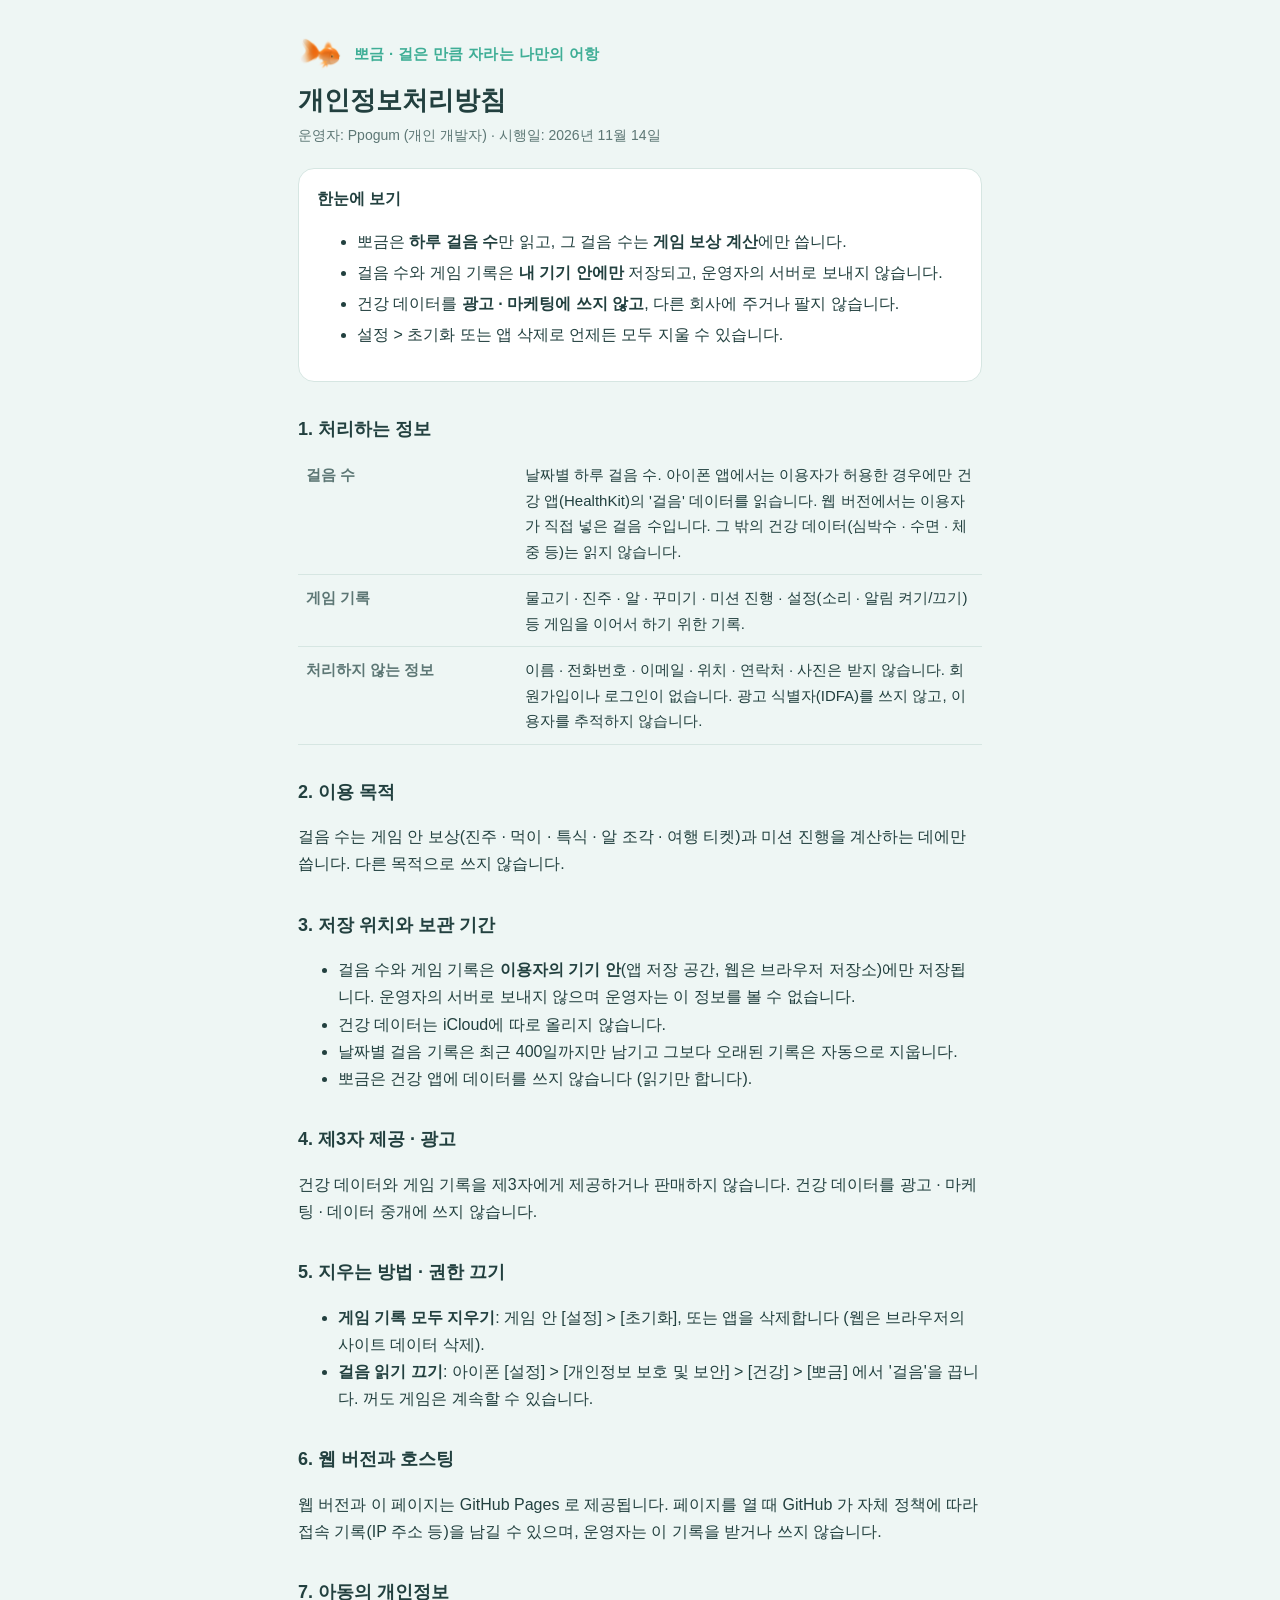
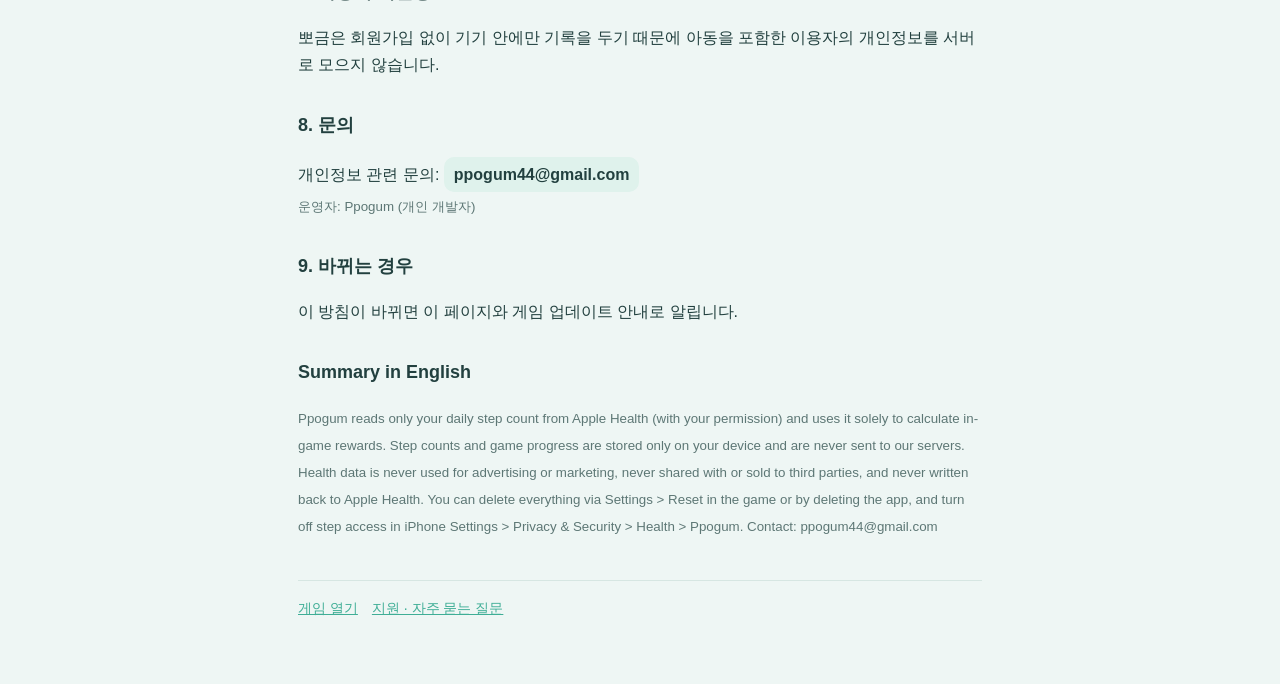
==== privacy/index.html @ be3970d7 "웹 빌드 2026-11-21 18:47" ====
<!doctype html>
<html lang="ko">
<head>
<meta charset="utf-8">
<meta name="viewport" content="width=device-width,initial-scale=1,viewport-fit=cover">
<title>뽀금 개인정보처리방침</title>
<link rel="stylesheet" href="../_style.css">
<link rel="icon" href="../index.icon.png">
</head>
<body>
<main>
  <header><img src="../index.180x180.png" alt=""><span class="app">뽀금 · 걸은 만큼 자라는 나만의 어항</span></header>
  <h1>개인정보처리방침</h1>
  <p class="meta">운영자: Ppogum (개인 개발자) · 시행일: 2026년 11월 14일</p>

  <div class="card summary">
    <strong>한눈에 보기</strong>
    <ul>
      <li>뽀금은 <b>하루 걸음 수</b>만 읽고, 그 걸음 수는 <b>게임 보상 계산</b>에만 씁니다.</li>
      <li>걸음 수와 게임 기록은 <b>내 기기 안에만</b> 저장되고, 운영자의 서버로 보내지 않습니다.</li>
      <li>건강 데이터를 <b>광고 · 마케팅에 쓰지 않고</b>, 다른 회사에 주거나 팔지 않습니다.</li>
      <li>설정 &gt; 초기화 또는 앱 삭제로 언제든 모두 지울 수 있습니다.</li>
    </ul>
  </div>

  <h2>1. 처리하는 정보</h2>
  <div class="wrap"><table>
    <tr><th>걸음 수</th><td>날짜별 하루 걸음 수. 아이폰 앱에서는 이용자가 허용한 경우에만 건강 앱(HealthKit)의 '걸음' 데이터를 읽습니다. 웹 버전에서는 이용자가 직접 넣은 걸음 수입니다. 그 밖의 건강 데이터(심박수 · 수면 · 체중 등)는 읽지 않습니다.</td></tr>
    <tr><th>게임 기록</th><td>물고기 · 진주 · 알 · 꾸미기 · 미션 진행 · 설정(소리 · 알림 켜기/끄기) 등 게임을 이어서 하기 위한 기록.</td></tr>
    <tr><th>처리하지 않는 정보</th><td>이름 · 전화번호 · 이메일 · 위치 · 연락처 · 사진은 받지 않습니다. 회원가입이나 로그인이 없습니다. 광고 식별자(IDFA)를 쓰지 않고, 이용자를 추적하지 않습니다.</td></tr>
  </table></div>

  <h2>2. 이용 목적</h2>
  <p>걸음 수는 게임 안 보상(진주 · 먹이 · 특식 · 알 조각 · 여행 티켓)과 미션 진행을 계산하는 데에만 씁니다. 다른 목적으로 쓰지 않습니다.</p>

  <h2>3. 저장 위치와 보관 기간</h2>
  <ul>
    <li>걸음 수와 게임 기록은 <b>이용자의 기기 안</b>(앱 저장 공간, 웹은 브라우저 저장소)에만 저장됩니다. 운영자의 서버로 보내지 않으며 운영자는 이 정보를 볼 수 없습니다.</li>
    <li>건강 데이터는 iCloud에 따로 올리지 않습니다.</li>
    <li>날짜별 걸음 기록은 최근 400일까지만 남기고 그보다 오래된 기록은 자동으로 지웁니다.</li>
    <li>뽀금은 건강 앱에 데이터를 쓰지 않습니다 (읽기만 합니다).</li>
  </ul>

  <h2>4. 제3자 제공 · 광고</h2>
  <p>건강 데이터와 게임 기록을 제3자에게 제공하거나 판매하지 않습니다. 건강 데이터를 광고 · 마케팅 · 데이터 중개에 쓰지 않습니다.</p>

  <h2>5. 지우는 방법 · 권한 끄기</h2>
  <ul>
    <li><b>게임 기록 모두 지우기</b>: 게임 안 [설정] &gt; [초기화], 또는 앱을 삭제합니다 (웹은 브라우저의 사이트 데이터 삭제).</li>
    <li><b>걸음 읽기 끄기</b>: 아이폰 [설정] &gt; [개인정보 보호 및 보안] &gt; [건강] &gt; [뽀금] 에서 '걸음'을 끕니다. 꺼도 게임은 계속할 수 있습니다.</li>
  </ul>

  <h2>6. 웹 버전과 호스팅</h2>
  <p>웹 버전과 이 페이지는 GitHub Pages 로 제공됩니다. 페이지를 열 때 GitHub 가 자체 정책에 따라 접속 기록(IP 주소 등)을 남길 수 있으며, 운영자는 이 기록을 받거나 쓰지 않습니다.</p>

  <h2>7. 아동의 개인정보</h2>
  <p>뽀금은 회원가입 없이 기기 안에만 기록을 두기 때문에 아동을 포함한 이용자의 개인정보를 서버로 모으지 않습니다.</p>

  <h2>8. 문의</h2>
  <p>개인정보 관련 문의: <span class="mail">ppogum44@gmail.com</span><br><small>운영자: Ppogum (개인 개발자)</small></p>

  <h2>9. 바뀌는 경우</h2>
  <p>이 방침이 바뀌면 이 페이지와 게임 업데이트 안내로 알립니다.</p>

  <h2 lang="en">Summary in English</h2>
  <p lang="en"><small>Ppogum reads only your daily step count from Apple Health (with your permission) and uses it solely to calculate in-game rewards. Step counts and game progress are stored only on your device and are never sent to our servers. Health data is never used for advertising or marketing, never shared with or sold to third parties, and never written back to Apple Health. You can delete everything via Settings &gt; Reset in the game or by deleting the app, and turn off step access in iPhone Settings &gt; Privacy &amp; Security &gt; Health &gt; Ppogum. Contact: ppogum44@gmail.com</small></p>

  <nav><a href="../">게임 열기</a><a href="../support/">지원 · 자주 묻는 질문</a></nav>
</main>
</body>
</html>
---- _style.css ----
:root{--bg:#eef6f4;--card:#ffffff;--ink:#22403f;--sub:#5d7775;--line:#d6e6e2;--mint:#3fae96;--mint-soft:#dff2ec}
@media (prefers-color-scheme:dark){:root{--bg:#10201f;--card:#172b2a;--ink:#e3f1ee;--sub:#9db8b4;--line:#284240;--mint:#6fd1b9;--mint-soft:#1d3a35;color-scheme:dark}}
*{box-sizing:border-box}
body{margin:0;background:var(--bg);color:var(--ink);font:16px/1.7 -apple-system,BlinkMacSystemFont,"Apple SD Gothic Neo","Noto Sans KR",sans-serif;-webkit-text-size-adjust:100%}
main{max-width:720px;margin:0 auto;padding:32px max(18px,env(safe-area-inset-left)) 64px max(18px,env(safe-area-inset-right))}
header{display:flex;align-items:center;gap:12px;margin-bottom:8px}
header img{width:44px;height:44px;border-radius:12px}
.app{font-weight:700;font-size:15px;color:var(--mint);letter-spacing:.02em}
h1{font-size:26px;line-height:1.3;margin:4px 0 6px;text-wrap:balance}
h2{font-size:18px;margin:32px 0 8px}
p,li{color:var(--ink)}
.meta{color:var(--sub);font-size:14px;margin:0 0 20px}
.card{background:var(--card);border:1px solid var(--line);border-radius:16px;padding:16px 18px;margin:12px 0}
.summary li{margin:4px 0}
table{width:100%;border-collapse:collapse;font-size:15px}
th,td{text-align:left;padding:10px 8px;border-bottom:1px solid var(--line);vertical-align:top}
th{color:var(--sub);font-weight:600;width:32%}
.wrap{overflow-x:auto}
a{color:var(--mint)}
.mail{display:inline-block;background:var(--mint-soft);border-radius:10px;padding:4px 10px;font-weight:700;user-select:all}
nav{display:flex;gap:14px;flex-wrap:wrap;font-size:14px;margin-top:40px;padding-top:16px;border-top:1px solid var(--line)}
details{background:var(--card);border:1px solid var(--line);border-radius:14px;padding:12px 16px;margin:10px 0}
summary{font-weight:700;cursor:pointer}
small{color:var(--sub)}
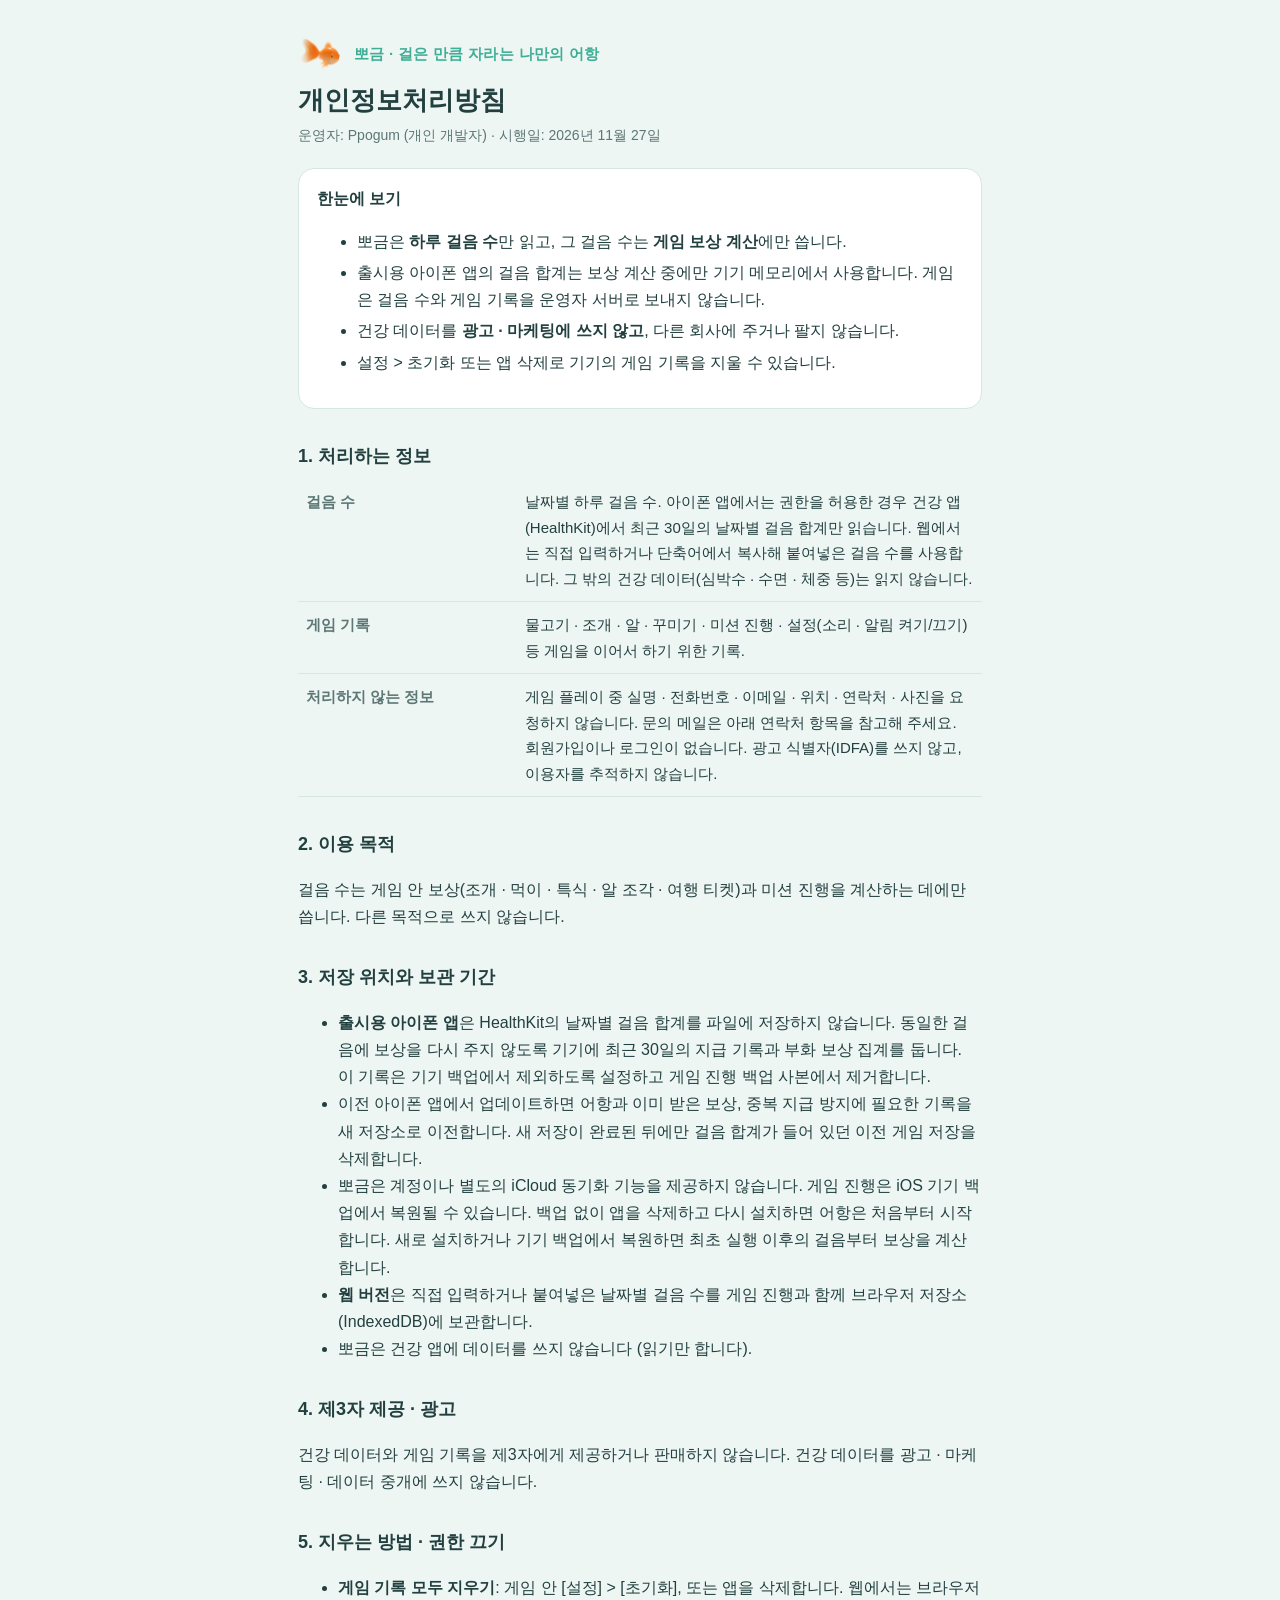
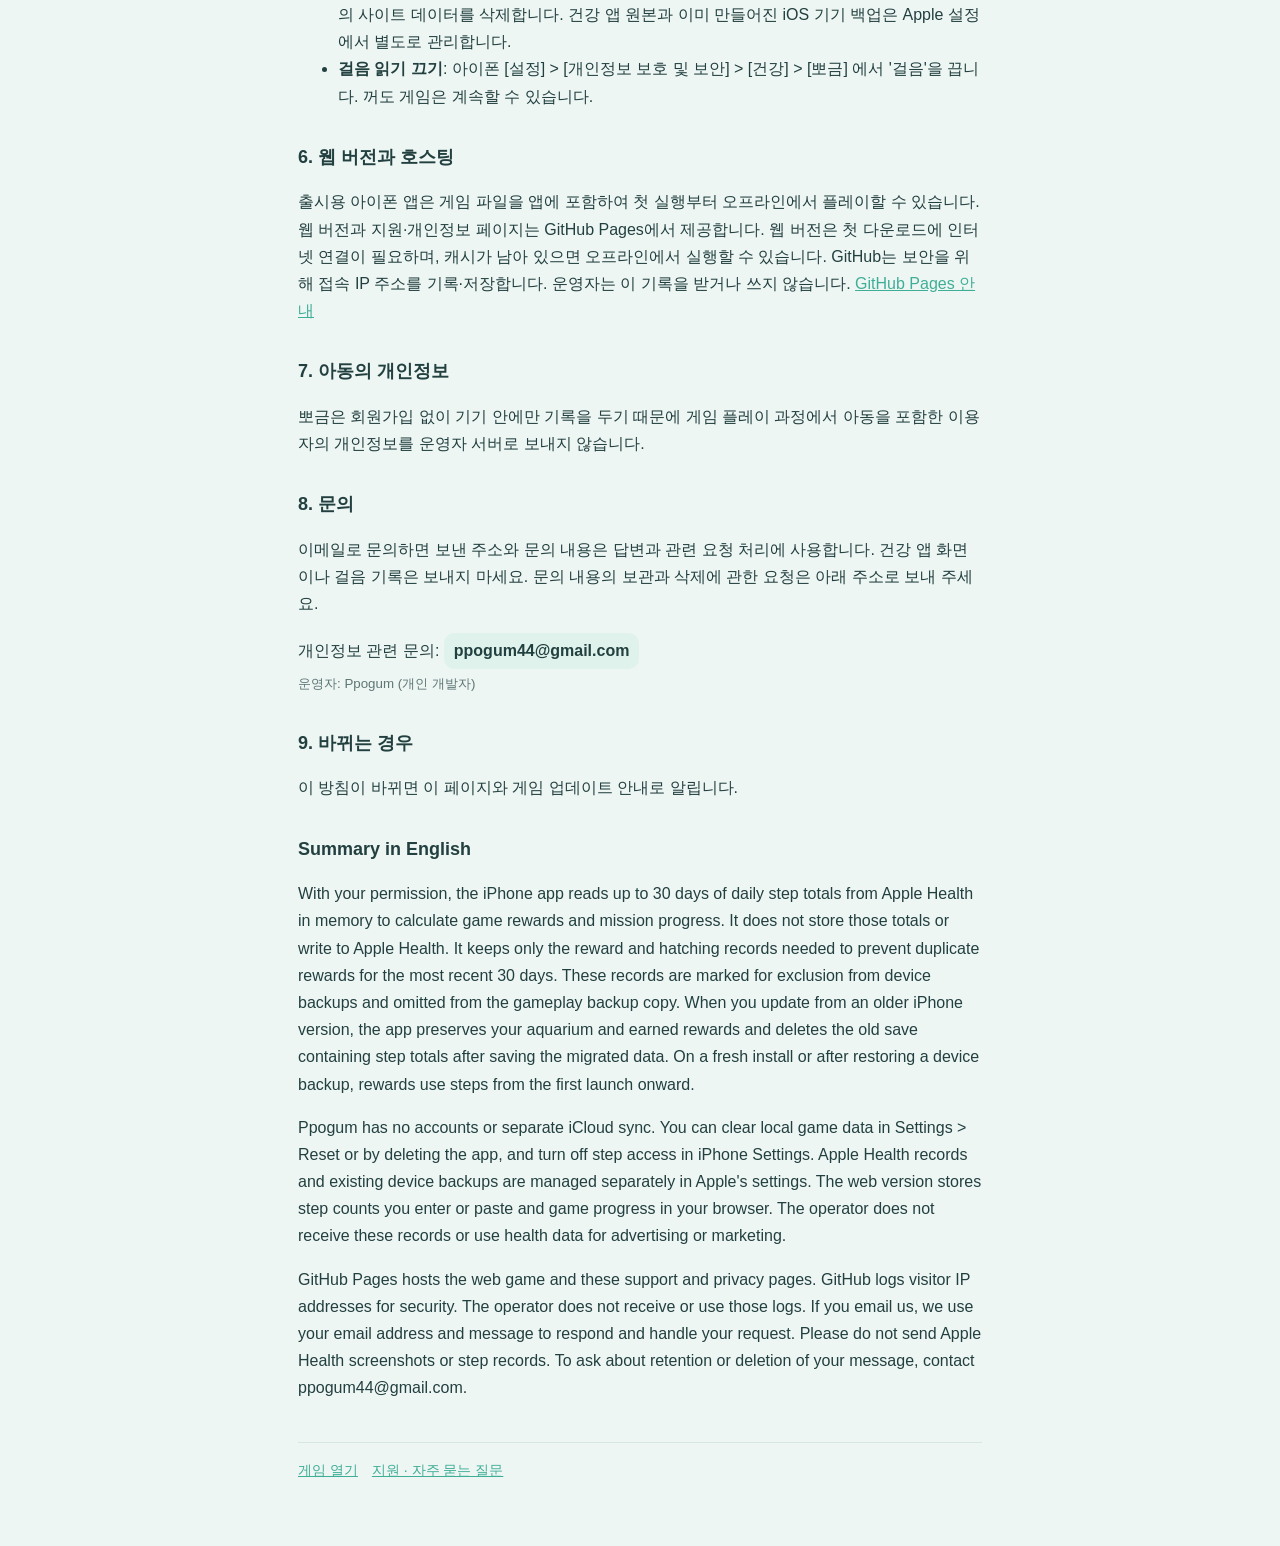
==== commit a3ad286a: "웹 빌드 2026-11-28 18:17" ====
--- a/privacy/index.html
+++ b/privacy/index.html
@@ -11,33 +11,34 @@
 <main>
   <header><img src="../index.180x180.png" alt=""><span class="app">뽀금 · 걸은 만큼 자라는 나만의 어항</span></header>
   <h1>개인정보처리방침</h1>
-  <p class="meta">운영자: Ppogum (개인 개발자) · 시행일: 2026년 11월 14일</p>
+  <p class="meta">운영자: Ppogum (개인 개발자) · 시행일: 2026년 11월 27일</p>
 
   <div class="card summary">
     <strong>한눈에 보기</strong>
     <ul>
       <li>뽀금은 <b>하루 걸음 수</b>만 읽고, 그 걸음 수는 <b>게임 보상 계산</b>에만 씁니다.</li>
-      <li>걸음 수와 게임 기록은 <b>내 기기 안에만</b> 저장되고, 운영자의 서버로 보내지 않습니다.</li>
+      <li>출시용 아이폰 앱의 걸음 합계는 보상 계산 중에만 기기 메모리에서 사용합니다. 게임은 걸음 수와 게임 기록을 운영자 서버로 보내지 않습니다.</li>
       <li>건강 데이터를 <b>광고 · 마케팅에 쓰지 않고</b>, 다른 회사에 주거나 팔지 않습니다.</li>
-      <li>설정 &gt; 초기화 또는 앱 삭제로 언제든 모두 지울 수 있습니다.</li>
+      <li>설정 &gt; 초기화 또는 앱 삭제로 기기의 게임 기록을 지울 수 있습니다.</li>
     </ul>
   </div>
 
   <h2>1. 처리하는 정보</h2>
   <div class="wrap"><table>
-    <tr><th>걸음 수</th><td>날짜별 하루 걸음 수. 아이폰 앱에서는 이용자가 허용한 경우에만 건강 앱(HealthKit)의 '걸음' 데이터를 읽습니다. 웹 버전에서는 이용자가 직접 넣은 걸음 수입니다. 그 밖의 건강 데이터(심박수 · 수면 · 체중 등)는 읽지 않습니다.</td></tr>
-    <tr><th>게임 기록</th><td>물고기 · 진주 · 알 · 꾸미기 · 미션 진행 · 설정(소리 · 알림 켜기/끄기) 등 게임을 이어서 하기 위한 기록.</td></tr>
-    <tr><th>처리하지 않는 정보</th><td>이름 · 전화번호 · 이메일 · 위치 · 연락처 · 사진은 받지 않습니다. 회원가입이나 로그인이 없습니다. 광고 식별자(IDFA)를 쓰지 않고, 이용자를 추적하지 않습니다.</td></tr>
+    <tr><th>걸음 수</th><td>날짜별 하루 걸음 수. 아이폰 앱에서는 권한을 허용한 경우 건강 앱(HealthKit)에서 최근 30일의 날짜별 걸음 합계만 읽습니다. 웹에서는 직접 입력하거나 단축어에서 복사해 붙여넣은 걸음 수를 사용합니다. 그 밖의 건강 데이터(심박수 · 수면 · 체중 등)는 읽지 않습니다.</td></tr>
+    <tr><th>게임 기록</th><td>물고기 · 조개 · 알 · 꾸미기 · 미션 진행 · 설정(소리 · 알림 켜기/끄기) 등 게임을 이어서 하기 위한 기록.</td></tr>
+    <tr><th>처리하지 않는 정보</th><td>게임 플레이 중 실명 · 전화번호 · 이메일 · 위치 · 연락처 · 사진을 요청하지 않습니다. 문의 메일은 아래 연락처 항목을 참고해 주세요. 회원가입이나 로그인이 없습니다. 광고 식별자(IDFA)를 쓰지 않고, 이용자를 추적하지 않습니다.</td></tr>
   </table></div>
 
   <h2>2. 이용 목적</h2>
-  <p>걸음 수는 게임 안 보상(진주 · 먹이 · 특식 · 알 조각 · 여행 티켓)과 미션 진행을 계산하는 데에만 씁니다. 다른 목적으로 쓰지 않습니다.</p>
+  <p>걸음 수는 게임 안 보상(조개 · 먹이 · 특식 · 알 조각 · 여행 티켓)과 미션 진행을 계산하는 데에만 씁니다. 다른 목적으로 쓰지 않습니다.</p>
 
   <h2>3. 저장 위치와 보관 기간</h2>
   <ul>
-    <li>걸음 수와 게임 기록은 <b>이용자의 기기 안</b>(앱 저장 공간, 웹은 브라우저 저장소)에만 저장됩니다. 운영자의 서버로 보내지 않으며 운영자는 이 정보를 볼 수 없습니다.</li>
-    <li>건강 데이터는 iCloud에 따로 올리지 않습니다.</li>
-    <li>날짜별 걸음 기록은 최근 400일까지만 남기고 그보다 오래된 기록은 자동으로 지웁니다.</li>
+    <li><b>출시용 아이폰 앱</b>은 HealthKit의 날짜별 걸음 합계를 파일에 저장하지 않습니다. 동일한 걸음에 보상을 다시 주지 않도록 기기에 최근 30일의 지급 기록과 부화 보상 집계를 둡니다. 이 기록은 기기 백업에서 제외하도록 설정하고 게임 진행 백업 사본에서 제거합니다.</li>
+    <li>이전 아이폰 앱에서 업데이트하면 어항과 이미 받은 보상, 중복 지급 방지에 필요한 기록을 새 저장소로 이전합니다. 새 저장이 완료된 뒤에만 걸음 합계가 들어 있던 이전 게임 저장을 삭제합니다.</li>
+    <li>뽀금은 계정이나 별도의 iCloud 동기화 기능을 제공하지 않습니다. 게임 진행은 iOS 기기 백업에서 복원될 수 있습니다. 백업 없이 앱을 삭제하고 다시 설치하면 어항은 처음부터 시작합니다. 새로 설치하거나 기기 백업에서 복원하면 최초 실행 이후의 걸음부터 보상을 계산합니다.</li>
+    <li><b>웹 버전</b>은 직접 입력하거나 붙여넣은 날짜별 걸음 수를 게임 진행과 함께 브라우저 저장소(IndexedDB)에 보관합니다.</li>
     <li>뽀금은 건강 앱에 데이터를 쓰지 않습니다 (읽기만 합니다).</li>
   </ul>
 
@@ -46,24 +47,27 @@
 
   <h2>5. 지우는 방법 · 권한 끄기</h2>
   <ul>
-    <li><b>게임 기록 모두 지우기</b>: 게임 안 [설정] &gt; [초기화], 또는 앱을 삭제합니다 (웹은 브라우저의 사이트 데이터 삭제).</li>
+    <li><b>게임 기록 모두 지우기</b>: 게임 안 [설정] &gt; [초기화], 또는 앱을 삭제합니다. 웹에서는 브라우저의 사이트 데이터를 삭제합니다. 건강 앱 원본과 이미 만들어진 iOS 기기 백업은 Apple 설정에서 별도로 관리합니다.</li>
     <li><b>걸음 읽기 끄기</b>: 아이폰 [설정] &gt; [개인정보 보호 및 보안] &gt; [건강] &gt; [뽀금] 에서 '걸음'을 끕니다. 꺼도 게임은 계속할 수 있습니다.</li>
   </ul>
 
   <h2>6. 웹 버전과 호스팅</h2>
-  <p>웹 버전과 이 페이지는 GitHub Pages 로 제공됩니다. 페이지를 열 때 GitHub 가 자체 정책에 따라 접속 기록(IP 주소 등)을 남길 수 있으며, 운영자는 이 기록을 받거나 쓰지 않습니다.</p>
+  <p>출시용 아이폰 앱은 게임 파일을 앱에 포함하여 첫 실행부터 오프라인에서 플레이할 수 있습니다. 웹 버전과 지원·개인정보 페이지는 GitHub Pages에서 제공합니다. 웹 버전은 첫 다운로드에 인터넷 연결이 필요하며, 캐시가 남아 있으면 오프라인에서 실행할 수 있습니다. GitHub는 보안을 위해 접속 IP 주소를 기록·저장합니다. 운영자는 이 기록을 받거나 쓰지 않습니다. <a href="https://docs.github.com/en/pages/getting-started-with-github-pages/what-is-github-pages">GitHub Pages 안내</a></p>
 
   <h2>7. 아동의 개인정보</h2>
-  <p>뽀금은 회원가입 없이 기기 안에만 기록을 두기 때문에 아동을 포함한 이용자의 개인정보를 서버로 모으지 않습니다.</p>
+  <p>뽀금은 회원가입 없이 기기 안에만 기록을 두기 때문에 게임 플레이 과정에서 아동을 포함한 이용자의 개인정보를 운영자 서버로 보내지 않습니다.</p>
 
   <h2>8. 문의</h2>
+  <p>이메일로 문의하면 보낸 주소와 문의 내용은 답변과 관련 요청 처리에 사용합니다. 건강 앱 화면이나 걸음 기록은 보내지 마세요. 문의 내용의 보관과 삭제에 관한 요청은 아래 주소로 보내 주세요.</p>
   <p>개인정보 관련 문의: <span class="mail">ppogum44@gmail.com</span><br><small>운영자: Ppogum (개인 개발자)</small></p>
 
   <h2>9. 바뀌는 경우</h2>
   <p>이 방침이 바뀌면 이 페이지와 게임 업데이트 안내로 알립니다.</p>
 
   <h2 lang="en">Summary in English</h2>
-  <p lang="en"><small>Ppogum reads only your daily step count from Apple Health (with your permission) and uses it solely to calculate in-game rewards. Step counts and game progress are stored only on your device and are never sent to our servers. Health data is never used for advertising or marketing, never shared with or sold to third parties, and never written back to Apple Health. You can delete everything via Settings &gt; Reset in the game or by deleting the app, and turn off step access in iPhone Settings &gt; Privacy &amp; Security &gt; Health &gt; Ppogum. Contact: ppogum44@gmail.com</small></p>
+  <p lang="en">With your permission, the iPhone app reads up to 30 days of daily step totals from Apple Health in memory to calculate game rewards and mission progress. It does not store those totals or write to Apple Health. It keeps only the reward and hatching records needed to prevent duplicate rewards for the most recent 30 days. These records are marked for exclusion from device backups and omitted from the gameplay backup copy. When you update from an older iPhone version, the app preserves your aquarium and earned rewards and deletes the old save containing step totals after saving the migrated data. On a fresh install or after restoring a device backup, rewards use steps from the first launch onward.</p>
+  <p lang="en">Ppogum has no accounts or separate iCloud sync. You can clear local game data in Settings &gt; Reset or by deleting the app, and turn off step access in iPhone Settings. Apple Health records and existing device backups are managed separately in Apple's settings. The web version stores step counts you enter or paste and game progress in your browser. The operator does not receive these records or use health data for advertising or marketing.</p>
+  <p lang="en">GitHub Pages hosts the web game and these support and privacy pages. GitHub logs visitor IP addresses for security. The operator does not receive or use those logs. If you email us, we use your email address and message to respond and handle your request. Please do not send Apple Health screenshots or step records. To ask about retention or deletion of your message, contact ppogum44@gmail.com.</p>
 
   <nav><a href="../">게임 열기</a><a href="../support/">지원 · 자주 묻는 질문</a></nav>
 </main>
